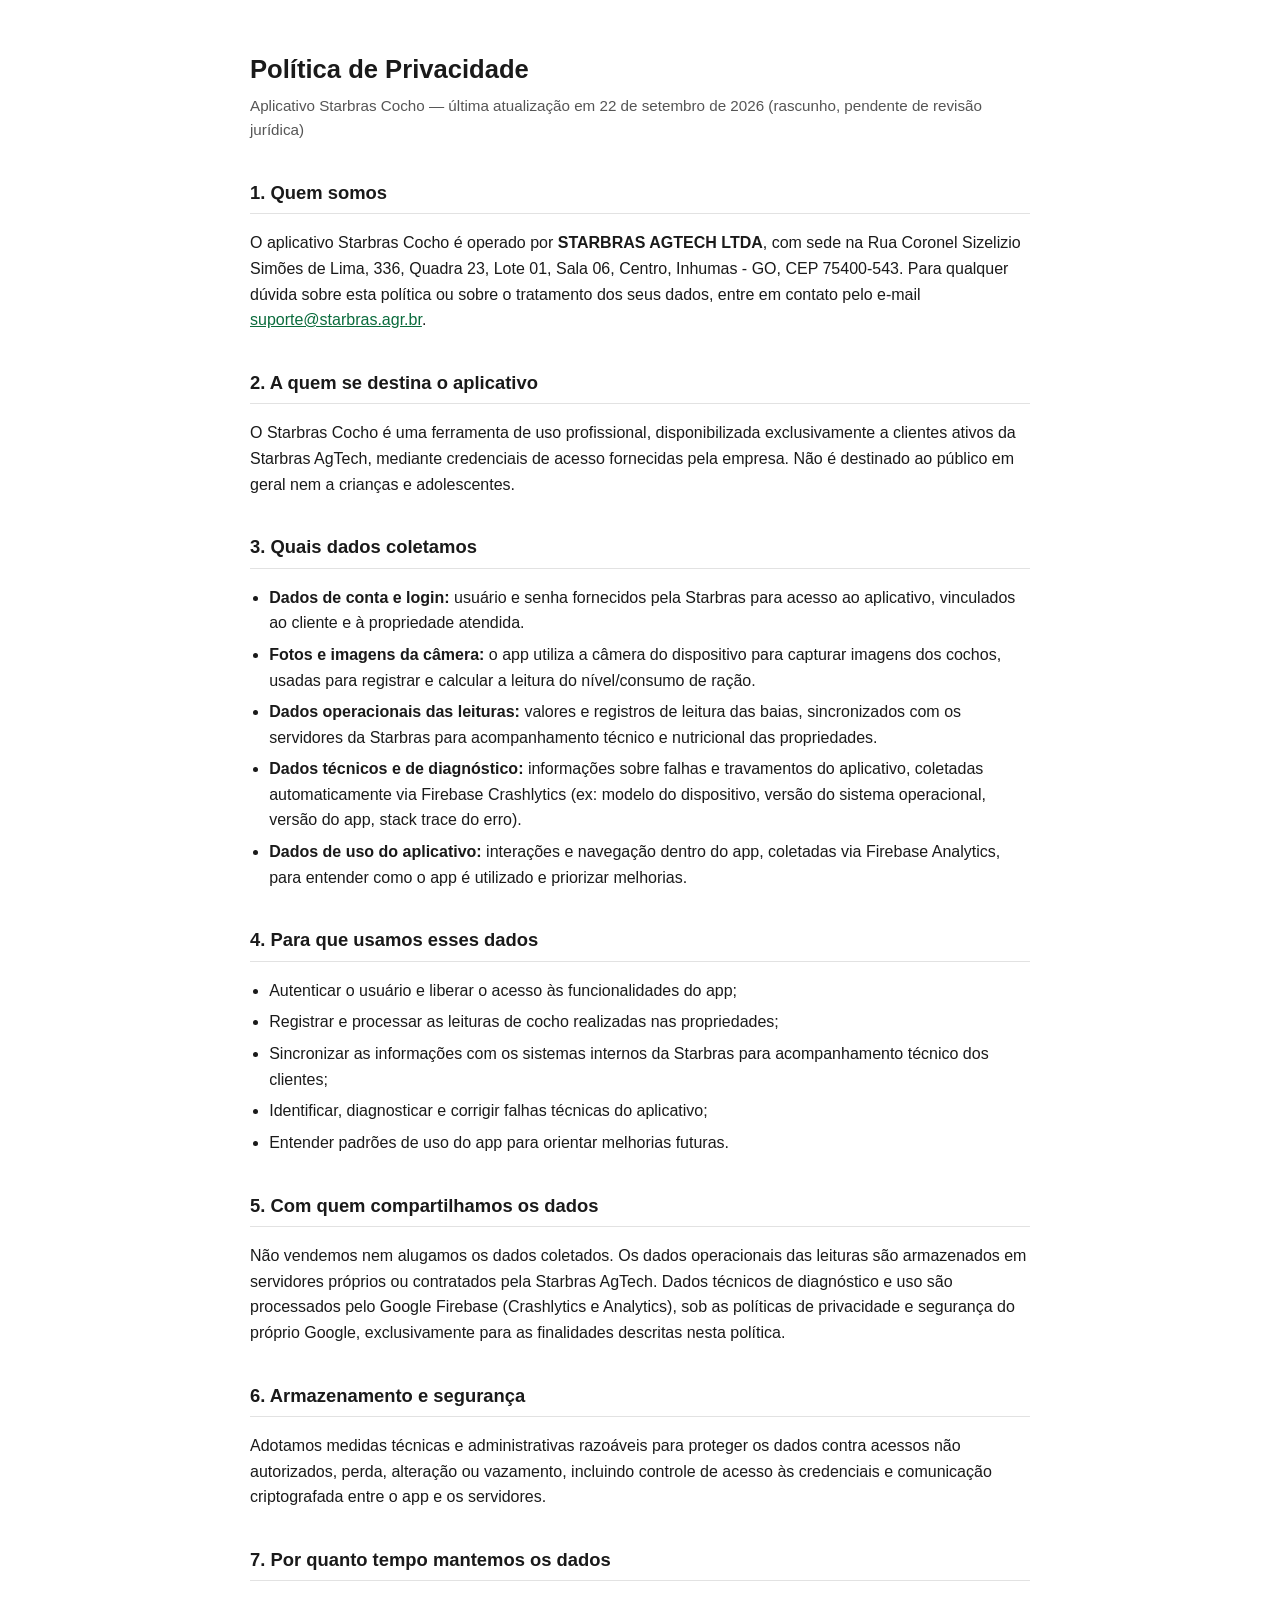
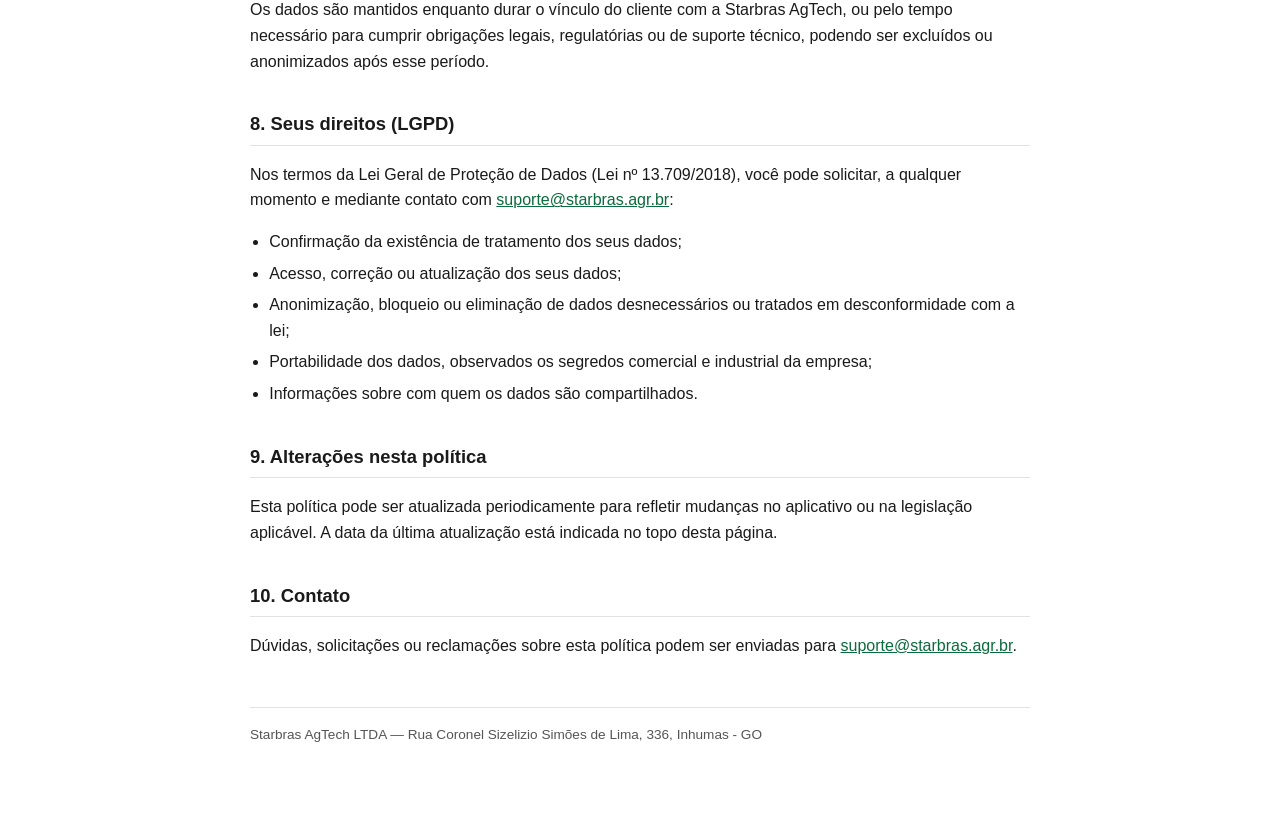
==== cocho/privacidade.html @ 940ec5c7 "Adiciona política de privacidade e termos de uso do Starbras Cocho Co-Authored-By: Claude Sonnet 5 <" ====
<!DOCTYPE html>
<html lang="pt-BR">
<head>
<meta charset="UTF-8">
<meta name="viewport" content="width=device-width, initial-scale=1.0">
<title>Política de Privacidade — Starbras Cocho</title>
<link rel="stylesheet" href="../style.css">
</head>
<body>
  <h1>Política de Privacidade</h1>
  <p class="subtitle">Aplicativo Starbras Cocho — última atualização em 22 de setembro de 2026 (rascunho, pendente de revisão jurídica)</p>

  <h2>1. Quem somos</h2>
  <p>
    O aplicativo Starbras Cocho é operado por <strong>STARBRAS AGTECH LTDA</strong>,
    com sede na Rua Coronel Sizelizio Simões de Lima, 336, Quadra 23, Lote 01, Sala 06,
    Centro, Inhumas - GO, CEP 75400-543. Para qualquer dúvida sobre esta política ou
    sobre o tratamento dos seus dados, entre em contato pelo e-mail
    <a href="mailto:suporte@starbras.agr.br">suporte@starbras.agr.br</a>.
  </p>

  <h2>2. A quem se destina o aplicativo</h2>
  <p>
    O Starbras Cocho é uma ferramenta de uso profissional, disponibilizada
    exclusivamente a clientes ativos da Starbras AgTech, mediante credenciais de
    acesso fornecidas pela empresa. Não é destinado ao público em geral nem a
    crianças e adolescentes.
  </p>

  <h2>3. Quais dados coletamos</h2>
  <ul>
    <li>
      <strong>Dados de conta e login:</strong> usuário e senha fornecidos pela
      Starbras para acesso ao aplicativo, vinculados ao cliente e à propriedade
      atendida.
    </li>
    <li>
      <strong>Fotos e imagens da câmera:</strong> o app utiliza a câmera do
      dispositivo para capturar imagens dos cochos, usadas para registrar e
      calcular a leitura do nível/consumo de ração.
    </li>
    <li>
      <strong>Dados operacionais das leituras:</strong> valores e registros de
      leitura das baias, sincronizados com os servidores da Starbras para
      acompanhamento técnico e nutricional das propriedades.
    </li>
    <li>
      <strong>Dados técnicos e de diagnóstico:</strong> informações sobre falhas
      e travamentos do aplicativo, coletadas automaticamente via Firebase
      Crashlytics (ex: modelo do dispositivo, versão do sistema operacional,
      versão do app, stack trace do erro).
    </li>
    <li>
      <strong>Dados de uso do aplicativo:</strong> interações e navegação dentro
      do app, coletadas via Firebase Analytics, para entender como o app é
      utilizado e priorizar melhorias.
    </li>
  </ul>

  <h2>4. Para que usamos esses dados</h2>
  <ul>
    <li>Autenticar o usuário e liberar o acesso às funcionalidades do app;</li>
    <li>Registrar e processar as leituras de cocho realizadas nas propriedades;</li>
    <li>Sincronizar as informações com os sistemas internos da Starbras para
      acompanhamento técnico dos clientes;</li>
    <li>Identificar, diagnosticar e corrigir falhas técnicas do aplicativo;</li>
    <li>Entender padrões de uso do app para orientar melhorias futuras.</li>
  </ul>

  <h2>5. Com quem compartilhamos os dados</h2>
  <p>
    Não vendemos nem alugamos os dados coletados. Os dados operacionais das
    leituras são armazenados em servidores próprios ou contratados pela
    Starbras AgTech. Dados técnicos de diagnóstico e uso são processados pelo
    Google Firebase (Crashlytics e Analytics), sob as políticas de privacidade
    e segurança do próprio Google, exclusivamente para as finalidades descritas
    nesta política.
  </p>

  <h2>6. Armazenamento e segurança</h2>
  <p>
    Adotamos medidas técnicas e administrativas razoáveis para proteger os
    dados contra acessos não autorizados, perda, alteração ou vazamento,
    incluindo controle de acesso às credenciais e comunicação criptografada
    entre o app e os servidores.
  </p>

  <h2>7. Por quanto tempo mantemos os dados</h2>
  <p>
    Os dados são mantidos enquanto durar o vínculo do cliente com a Starbras
    AgTech, ou pelo tempo necessário para cumprir obrigações legais,
    regulatórias ou de suporte técnico, podendo ser excluídos ou anonimizados
    após esse período.
  </p>

  <h2>8. Seus direitos (LGPD)</h2>
  <p>
    Nos termos da Lei Geral de Proteção de Dados (Lei nº 13.709/2018), você pode
    solicitar, a qualquer momento e mediante contato com
    <a href="mailto:suporte@starbras.agr.br">suporte@starbras.agr.br</a>:
  </p>
  <ul>
    <li>Confirmação da existência de tratamento dos seus dados;</li>
    <li>Acesso, correção ou atualização dos seus dados;</li>
    <li>Anonimização, bloqueio ou eliminação de dados desnecessários ou
      tratados em desconformidade com a lei;</li>
    <li>Portabilidade dos dados, observados os segredos comercial e
      industrial da empresa;</li>
    <li>Informações sobre com quem os dados são compartilhados.</li>
  </ul>

  <h2>9. Alterações nesta política</h2>
  <p>
    Esta política pode ser atualizada periodicamente para refletir mudanças no
    aplicativo ou na legislação aplicável. A data da última atualização está
    indicada no topo desta página.
  </p>

  <h2>10. Contato</h2>
  <p>
    Dúvidas, solicitações ou reclamações sobre esta política podem ser
    enviadas para <a href="mailto:suporte@starbras.agr.br">suporte@starbras.agr.br</a>.
  </p>

  <footer>
    Starbras AgTech LTDA — Rua Coronel Sizelizio Simões de Lima, 336, Inhumas - GO
  </footer>
</body>
</html>
---- style.css ----
:root {
  color-scheme: light dark;
  --bg: #ffffff;
  --fg: #1a1a1a;
  --muted: #555;
  --accent: #0a6b3c;
  --border: #e2e2e2;
}

@media (prefers-color-scheme: dark) {
  :root {
    --bg: #14161a;
    --fg: #ececec;
    --muted: #b0b0b0;
    --accent: #4fd18b;
    --border: #2c2f34;
  }
}

body {
  background: var(--bg);
  color: var(--fg);
  font-family: -apple-system, BlinkMacSystemFont, "Segoe UI", Roboto, Arial, sans-serif;
  line-height: 1.6;
  max-width: 780px;
  margin: 0 auto;
  padding: 32px 20px 80px;
}

h1 {
  font-size: 1.6rem;
  margin-bottom: 4px;
}

h2 {
  font-size: 1.15rem;
  margin-top: 2.2rem;
  border-bottom: 1px solid var(--border);
  padding-bottom: 6px;
}

.subtitle {
  color: var(--muted);
  margin-top: 0;
  margin-bottom: 2rem;
  font-size: 0.95rem;
}

a {
  color: var(--accent);
}

ul {
  padding-left: 1.2rem;
}

li {
  margin-bottom: 6px;
}

footer {
  margin-top: 3rem;
  padding-top: 1rem;
  border-top: 1px solid var(--border);
  color: var(--muted);
  font-size: 0.85rem;
}

.app-list {
  list-style: none;
  padding: 0;
}

.app-list li {
  border: 1px solid var(--border);
  border-radius: 8px;
  padding: 14px 16px;
  margin-bottom: 12px;
}

.app-list a {
  font-weight: 600;
  text-decoration: none;
}

.app-list a:hover {
  text-decoration: underline;
}
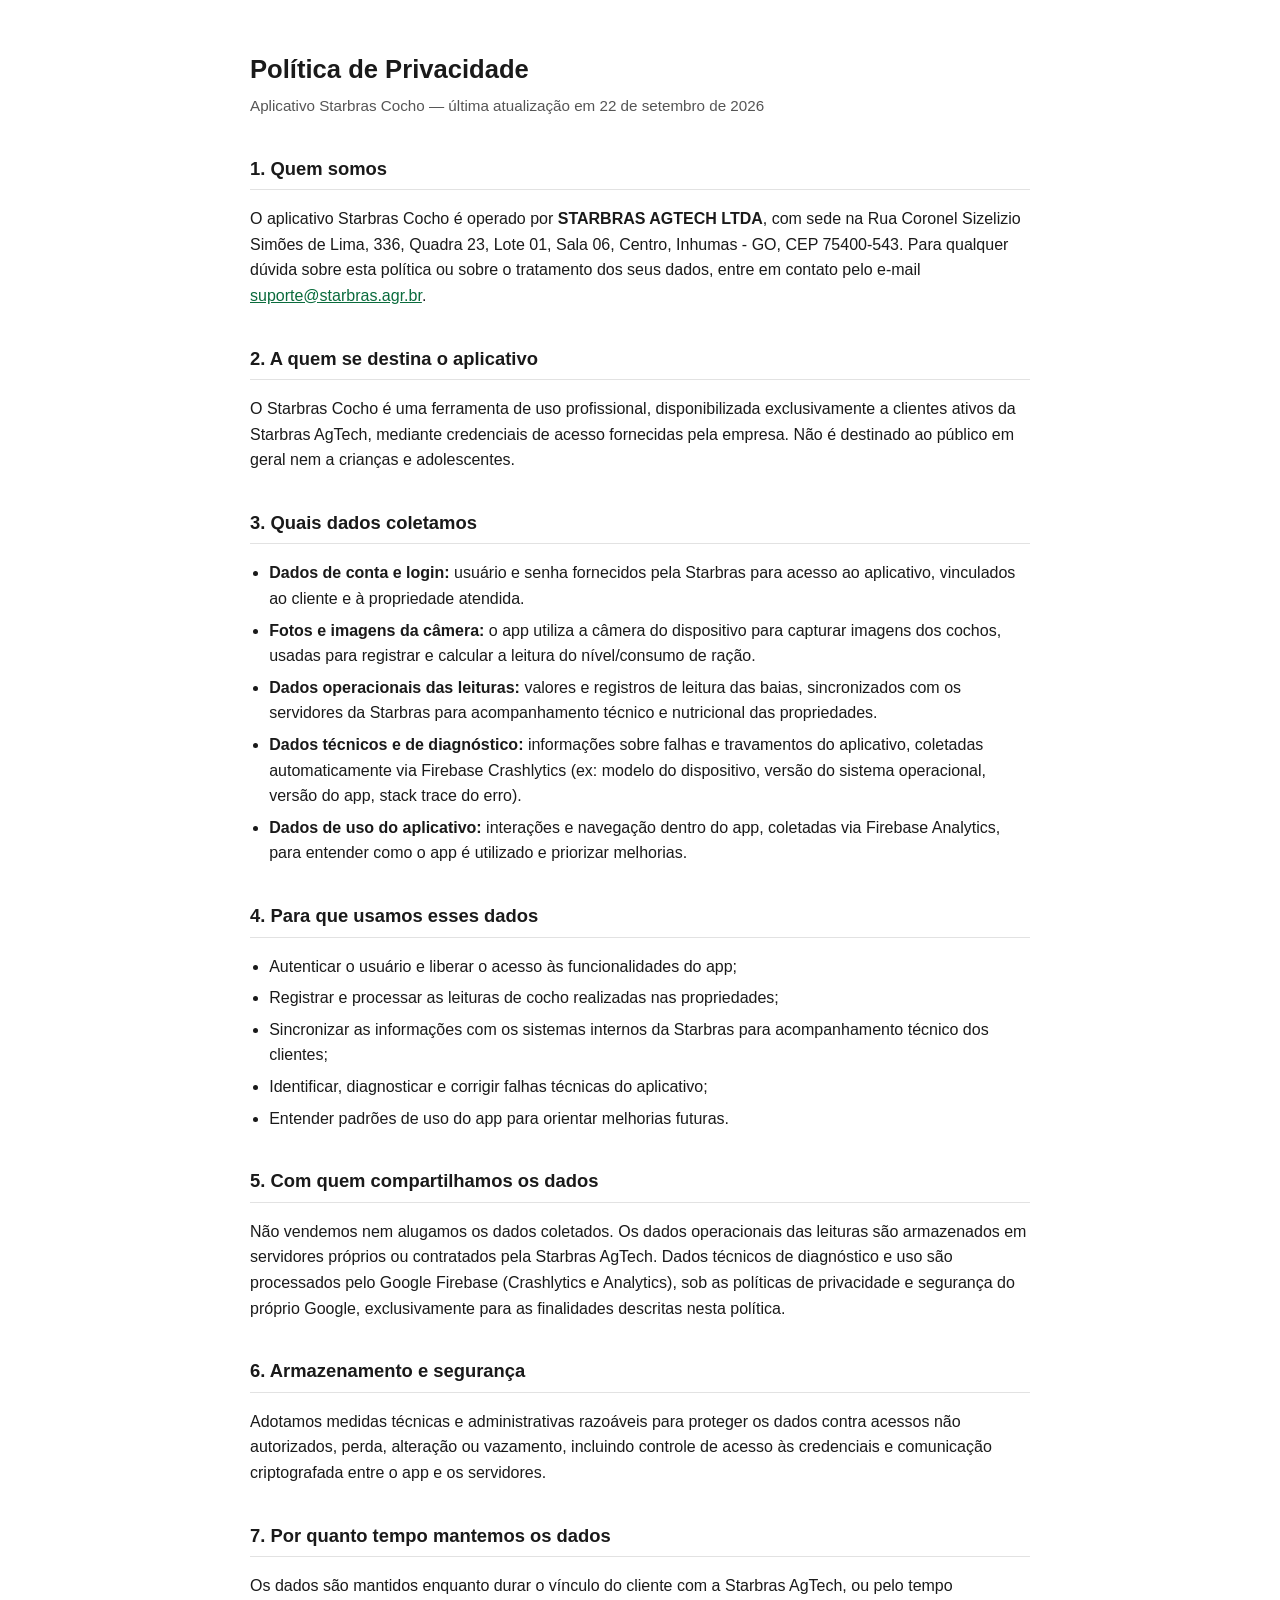
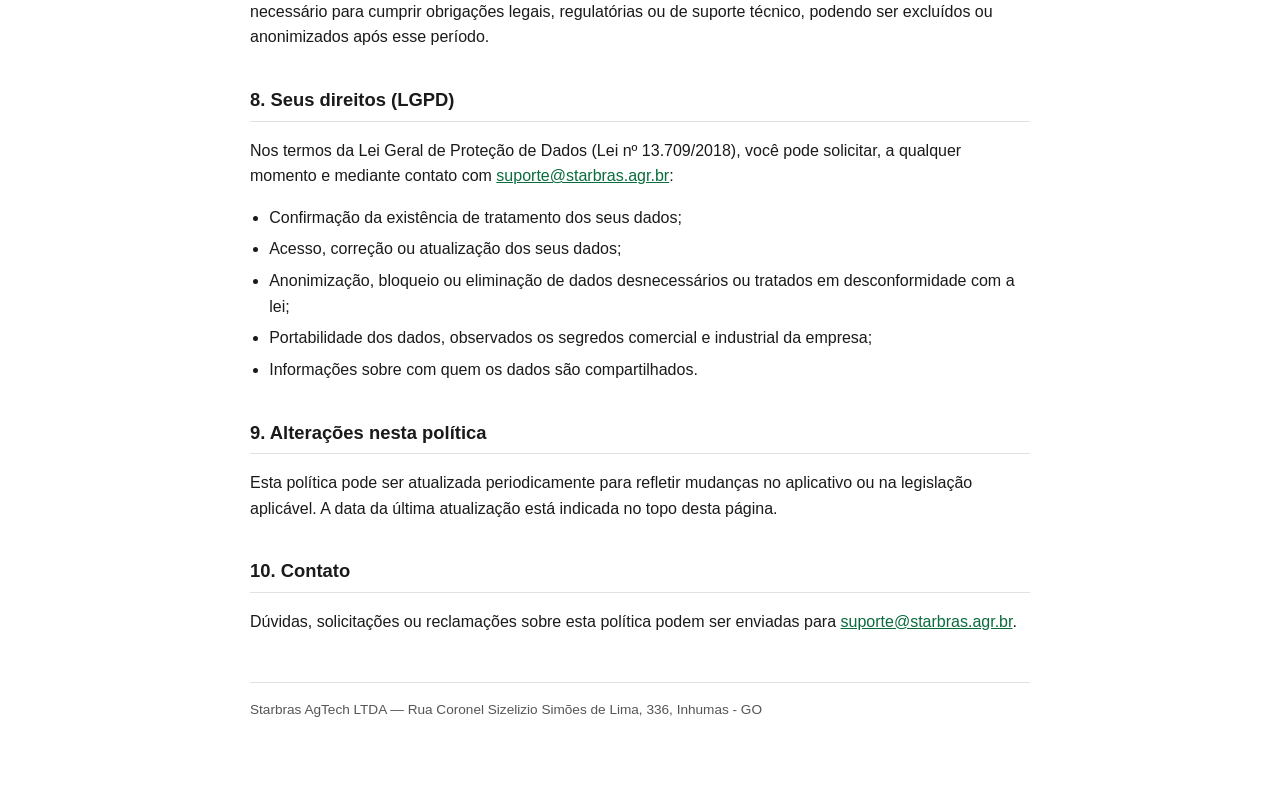
==== commit bfab308d: "Update privacy policy subtitle text Removed 'rascunho, pendente de revisão jurídica' from subtitle." ====
--- a/cocho/privacidade.html
+++ b/cocho/privacidade.html
@@ -8,7 +8,7 @@
 </head>
 <body>
   <h1>Política de Privacidade</h1>
-  <p class="subtitle">Aplicativo Starbras Cocho — última atualização em 22 de setembro de 2026 (rascunho, pendente de revisão jurídica)</p>
+  <p class="subtitle">Aplicativo Starbras Cocho — última atualização em 22 de setembro de 2026</p>
 
   <h2>1. Quem somos</h2>
   <p>
